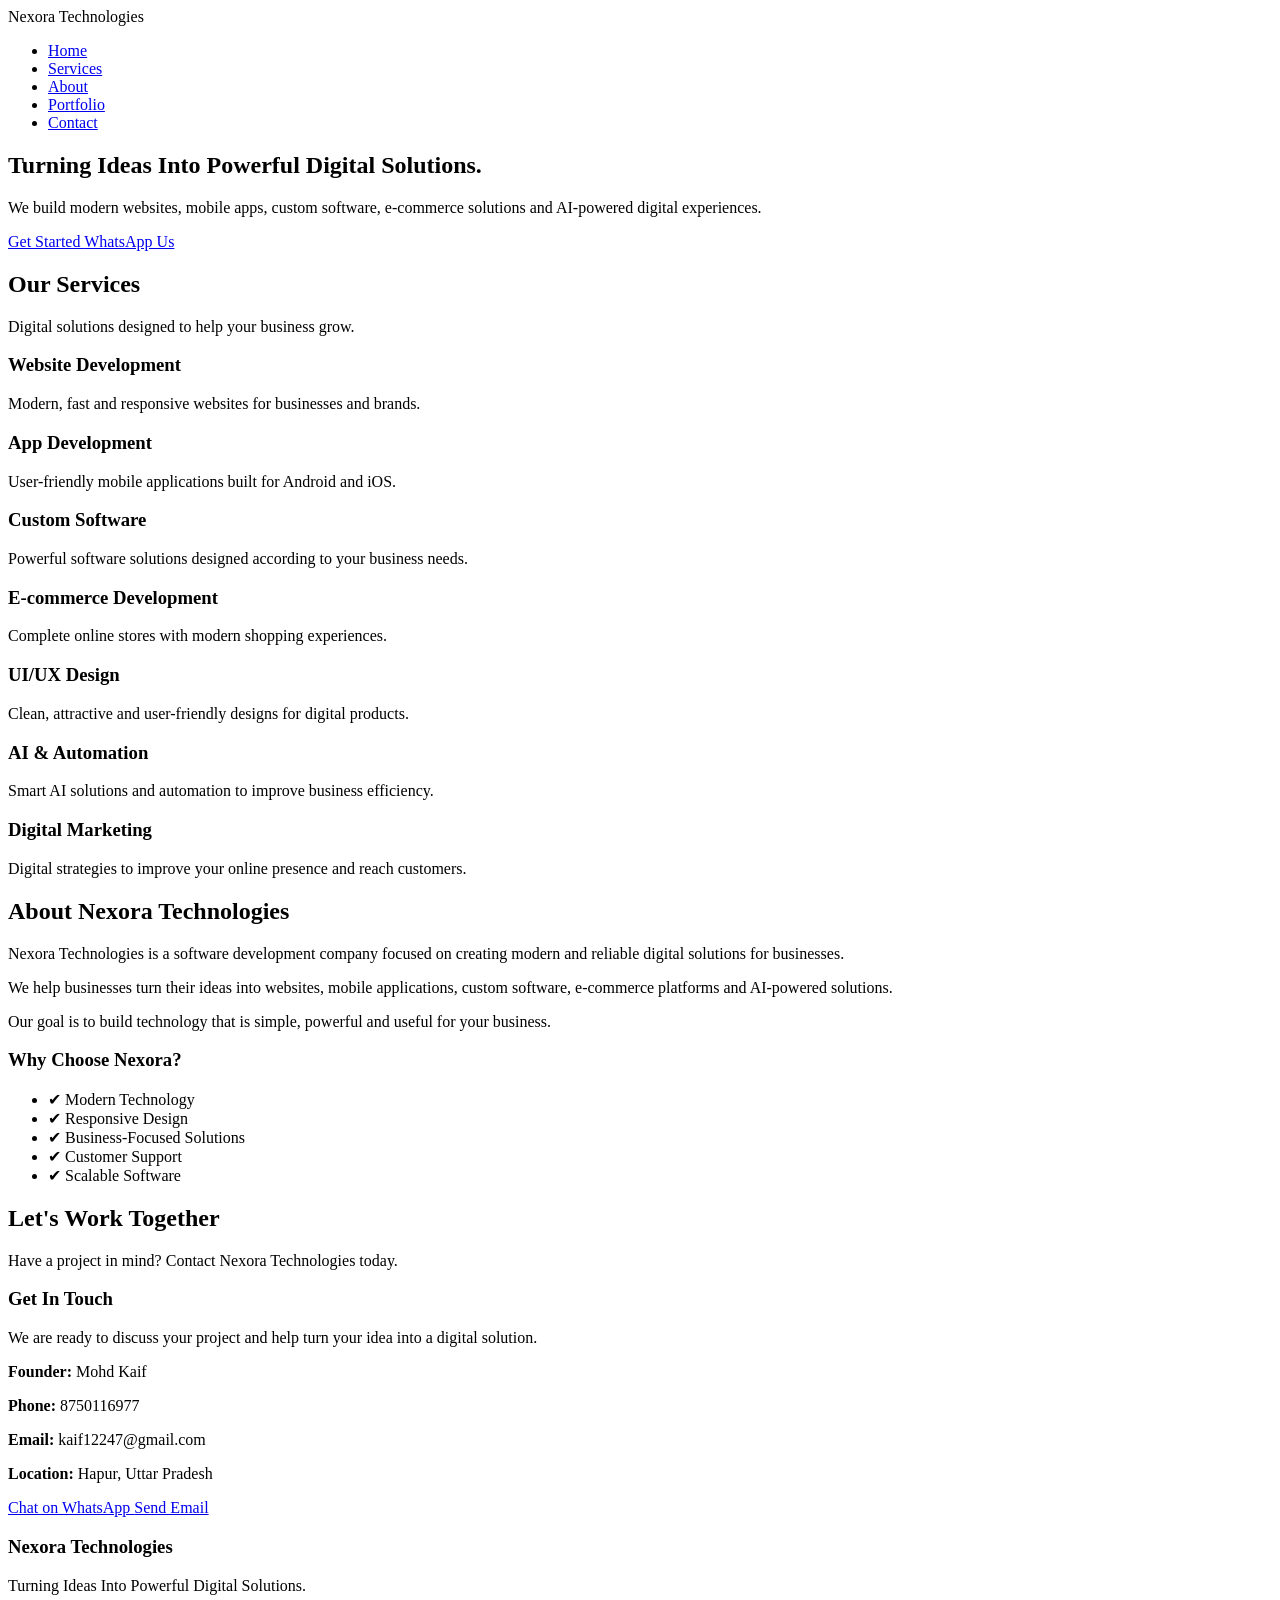
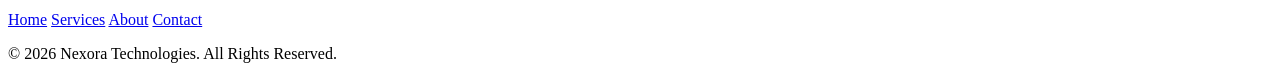
==== index.html @ 426bc664 "Add Nexora Technologies website Add Nexora Technologies website" ====
<!DOCTYPE html>
<html lang="en">

<head>
    <meta charset="UTF-8">
    <meta name="viewport" content="width=device-width, initial-scale=1.0">

    <title>Nexora Technologies</title>

    <link rel="stylesheet" href="css/style.css">
</head>

<body>

    <!-- Navigation Bar -->
    <nav>

        <div class="logo">
            Nexora Technologies
        </div>

        <ul>
            <li><a href="index.html">Home</a></li>
            <li><a href="services.html">Services</a></li>
            <li><a href="about.html">About</a></li>
            <li><a href="portfolio.html">Portfolio</a></li>
            <li><a href="contact.html">Contact</a></li>
        </ul>

    </nav>


    <!-- Hero Section -->
    <section class="hero">

        <div class="hero-content">

            <h1>
                Turning Ideas Into Powerful Digital Solutions.
            </h1>

            <p>
                We build modern websites, mobile apps, custom software,
                e-commerce solutions and AI-powered digital experiences.
            </p>

            <div class="hero-buttons">

                <a href="contact.html" class="btn primary-btn">
    Get Started
    
</a>
                    

                <a href="https://wa.me/918750116977"
                   class="btn whatsapp-btn"
                   target="_blank">
                    WhatsApp Us
                </a>

            </div>

        </div>

    </section>
    <!-- Services Section -->
<section class="services">

    <div class="section-title">
        <h2>Our Services</h2>
        <p>Digital solutions designed to help your business grow.</p>
    </div>

    <div class="services-container">

        <div class="service-card">
            <h3>Website Development</h3>
            <p>
                Modern, fast and responsive websites for businesses and brands.
            </p>
        </div>

        <div class="service-card">
            <h3>App Development</h3>
            <p>
                User-friendly mobile applications built for Android and iOS.
            </p>
        </div>

        <div class="service-card">
            <h3>Custom Software</h3>
            <p>
                Powerful software solutions designed according to your business needs.
            </p>
        </div>

        <div class="service-card">
            <h3>E-commerce Development</h3>
            <p>
                Complete online stores with modern shopping experiences.
            </p>
        </div>

        <div class="service-card">
            <h3>UI/UX Design</h3>
            <p>
                Clean, attractive and user-friendly designs for digital products.
            </p>
        </div>

        <div class="service-card">
            <h3>AI & Automation</h3>
            <p>
                Smart AI solutions and automation to improve business efficiency.
            </p>
        </div>

        <div class="service-card">
            <h3>Digital Marketing</h3>
            <p>
                Digital strategies to improve your online presence and reach customers.
            </p>
        </div>

    </div>

</section>
<!-- About Section -->
<section class="about">

    <div class="about-content">

        <div class="about-text">

            <h2>About Nexora Technologies</h2>

            <p>
                Nexora Technologies is a software development company
                focused on creating modern and reliable digital solutions
                for businesses.
            </p>

            <p>
                We help businesses turn their ideas into websites,
                mobile applications, custom software, e-commerce platforms
                and AI-powered solutions.
            </p>

            <p>
                Our goal is to build technology that is simple, powerful
                and useful for your business.
            </p>

        </div>

        <div class="about-box">

            <h3>Why Choose Nexora?</h3>

            <ul>
                <li>✔ Modern Technology</li>
                <li>✔ Responsive Design</li>
                <li>✔ Business-Focused Solutions</li>
                <li>✔ Customer Support</li>
                <li>✔ Scalable Software</li>
            </ul>

        </div>

    </div>

</section>
<!-- Contact Section -->
<section class="contact">

    <div class="section-title">
        <h2>Let's Work Together</h2>
        <p>
            Have a project in mind? Contact Nexora Technologies today.
        </p>
    </div>

    <div class="contact-container">

        <div class="contact-info">

            <h3>Get In Touch</h3>

            <p>
                We are ready to discuss your project and help turn
                your idea into a digital solution.
            </p>

            <p>
                <strong>Founder:</strong> Mohd Kaif
            </p>

            <p>
                <strong>Phone:</strong> 8750116977
            </p>

            <p>
                <strong>Email:</strong> kaif12247@gmail.com
            </p>

            <p>
                <strong>Location:</strong> Hapur, Uttar Pradesh
            </p>

        </div>

        <div class="contact-buttons">

            <a href="https://wa.me/918750116977"
               class="contact-btn whatsapp-btn"
               target="_blank">
                Chat on WhatsApp
            </a>

            <a href="mailto:kaif12247@gmail.com"
               class="contact-btn email-btn">
                Send Email
            </a>

        </div>

    </div>

</section>
<!-- Footer -->
<footer>

    <div class="footer-content">

        <h3>Nexora Technologies</h3>

        <p>
            Turning Ideas Into Powerful Digital Solutions.
        </p>

        <div class="footer-links">

            <a href="index.html">Home</a>
            <a href="#">Services</a>
            <a href="#">About</a>
            <a href="#">Contact</a>

        </div>

        <p class="copyright">
            © 2026 Nexora Technologies. All Rights Reserved.
        </p>

    </div>

</footer>


</body>

</html>
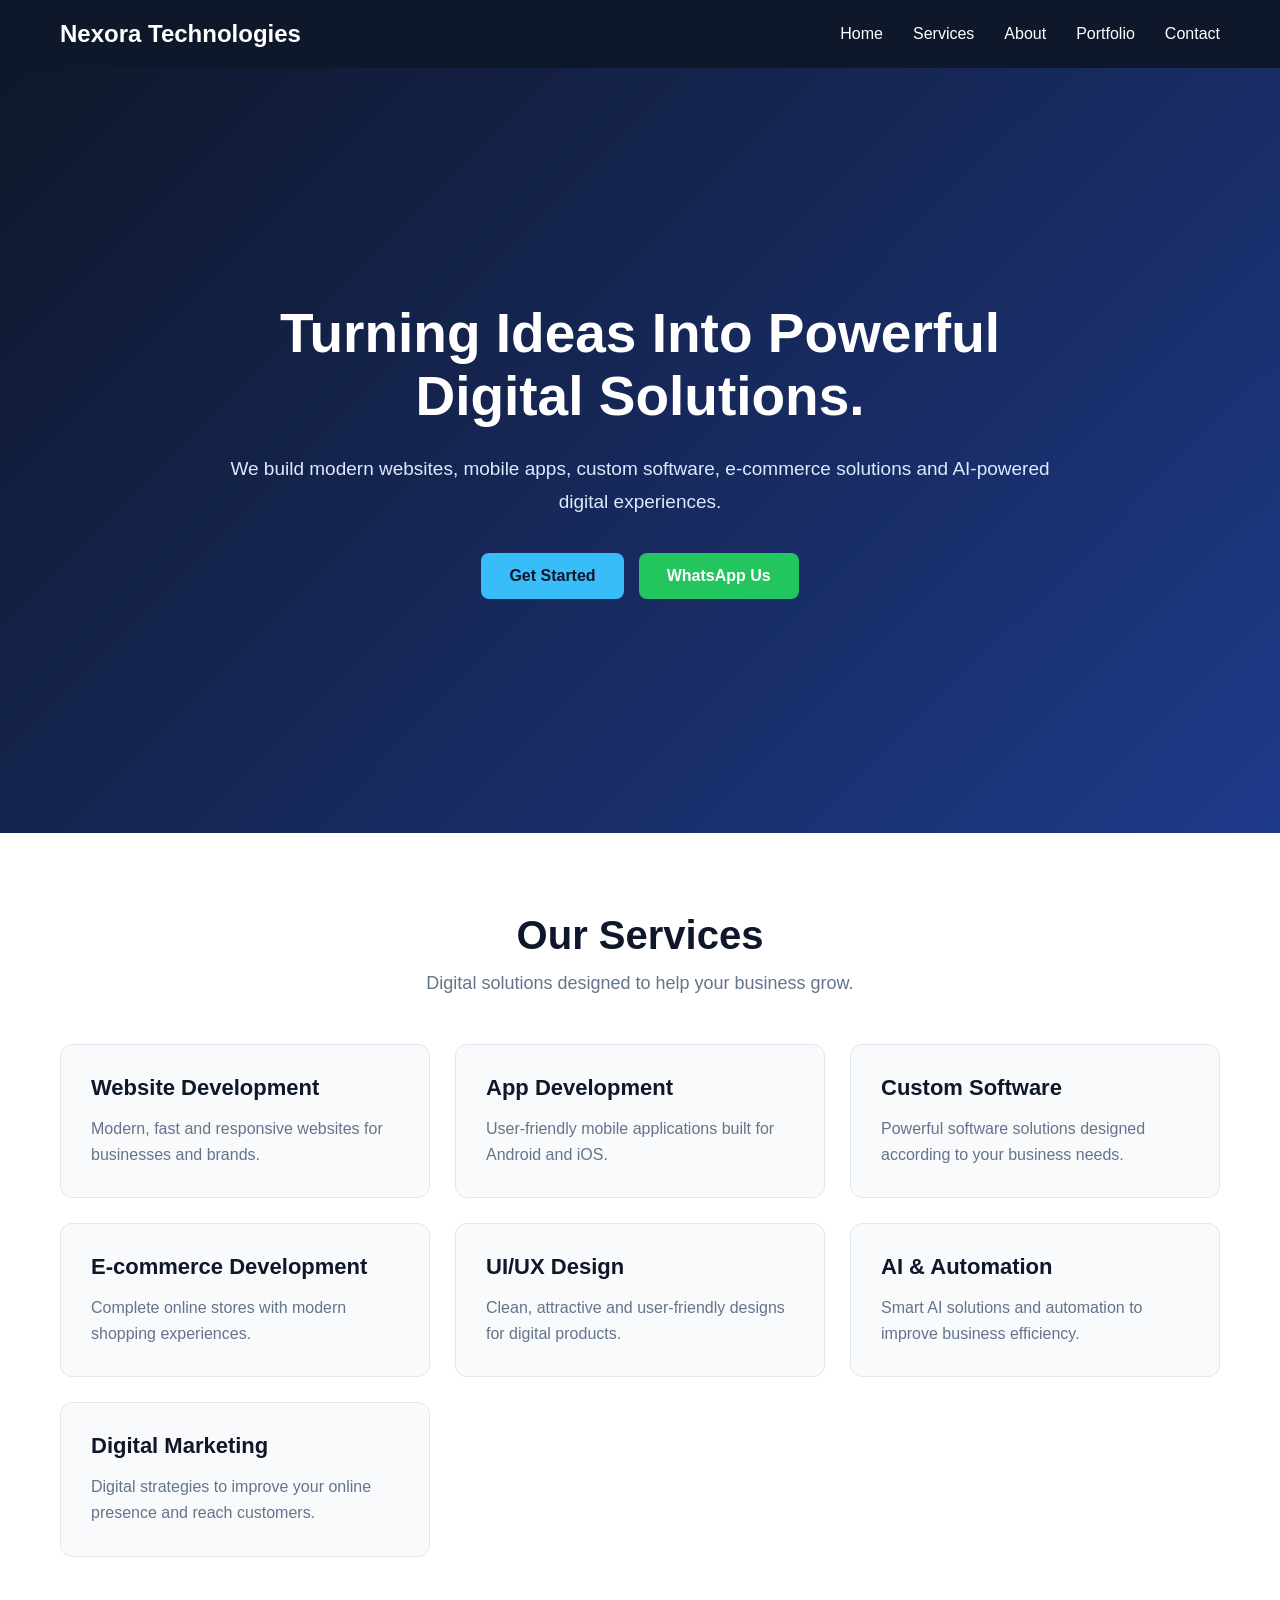
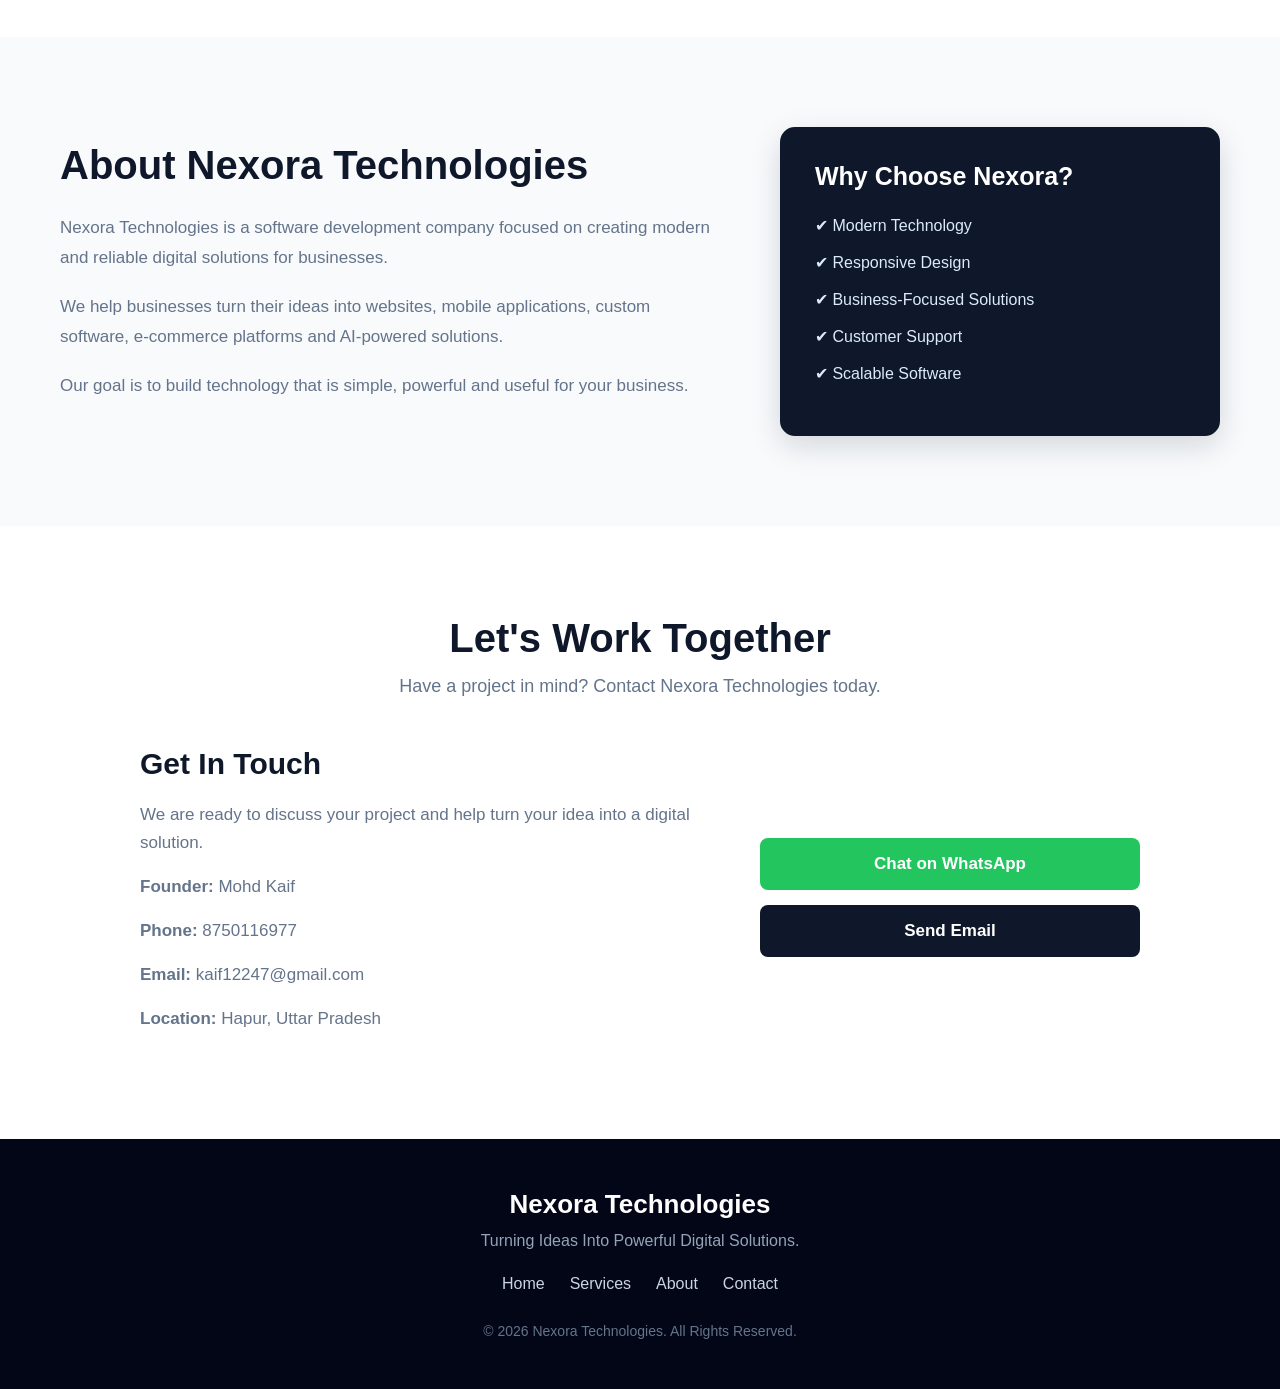
==== commit d53b7c57: "Update index.html" ====
--- a/index.html
+++ b/index.html
@@ -7,7 +7,7 @@
 
     <title>Nexora Technologies</title>
 
-    <link rel="stylesheet" href="css/style.css">
+    <link rel="stylesheet" href="style.css">
 </head>
 
 <body>
@@ -258,4 +258,4 @@
 
 </body>
 
-</html>+</html>
--- a/style.css
+++ b/style.css
@@ -0,0 +1,608 @@
+/* =========================
+   BASIC RESET
+========================= */
+
+* {
+    margin: 0;
+    padding: 0;
+    box-sizing: border-box;
+}
+
+body {
+    font-family: Arial, sans-serif;
+    background-color: #f5f7fa;
+    color: #222;
+}
+
+
+/* =========================
+   NAVIGATION BAR
+========================= */
+
+nav {
+    width: 100%;
+    padding: 20px 60px;
+    background-color: #0f172a;
+
+    display: flex;
+    justify-content: space-between;
+    align-items: center;
+}
+
+.logo {
+    color: white;
+    font-size: 24px;
+    font-weight: bold;
+}
+
+nav ul {
+    display: flex;
+    list-style: none;
+    gap: 30px;
+}
+
+nav ul li a {
+    color: white;
+    text-decoration: none;
+    font-size: 16px;
+    transition: 0.3s;
+}
+
+nav ul li a:hover {
+    color: #38bdf8;
+}
+
+
+/* =========================
+   HERO SECTION
+========================= */
+
+.hero {
+    min-height: 85vh;
+
+    display: flex;
+    justify-content: center;
+    align-items: center;
+
+    text-align: center;
+
+    padding: 80px 20px;
+
+    background: linear-gradient(
+        135deg,
+        #0f172a,
+        #1e3a8a
+    );
+}
+
+.hero-content {
+    max-width: 850px;
+}
+
+.hero h1 {
+    color: white;
+    font-size: 55px;
+    line-height: 1.15;
+    margin-bottom: 25px;
+}
+
+.hero p {
+    color: #dbeafe;
+    font-size: 19px;
+    line-height: 1.7;
+    margin-bottom: 35px;
+}
+
+
+/* =========================
+   BUTTONS
+========================= */
+
+.hero-buttons {
+    display: flex;
+    justify-content: center;
+    gap: 15px;
+    flex-wrap: wrap;
+}
+
+.btn {
+    display: inline-block;
+
+    padding: 14px 28px;
+
+    border-radius: 8px;
+
+    text-decoration: none;
+
+    font-size: 16px;
+    font-weight: bold;
+
+    transition: 0.3s;
+}
+
+.primary-btn {
+    background-color: #38bdf8;
+    color: #0f172a;
+}
+
+.primary-btn:hover {
+    transform: translateY(-3px);
+}
+
+.whatsapp-btn {
+    background-color: #22c55e;
+    color: white;
+}
+
+.whatsapp-btn:hover {
+    transform: translateY(-3px);
+}
+
+
+/* =========================
+   MOBILE RESPONSIVE
+========================= */
+
+@media (max-width: 768px) {
+
+    nav {
+        padding: 18px 20px;
+
+        flex-direction: column;
+        gap: 15px;
+    }
+
+    nav ul {
+        gap: 15px;
+        flex-wrap: wrap;
+        justify-content: center;
+    }
+
+    .hero h1 {
+        font-size: 38px;
+    }
+
+    .hero p {
+        font-size: 17px;
+    }
+
+}
+/* =========================
+   SERVICES SECTION
+========================= */
+
+.services {
+    padding: 80px 60px;
+    background-color: #ffffff;
+}
+
+.section-title {
+    text-align: center;
+    margin-bottom: 50px;
+}
+
+.section-title h2 {
+    font-size: 40px;
+    color: #0f172a;
+    margin-bottom: 15px;
+}
+
+.section-title p {
+    font-size: 18px;
+    color: #64748b;
+}
+
+.services-container {
+    max-width: 1200px;
+    margin: auto;
+
+    display: grid;
+    grid-template-columns: repeat(3, 1fr);
+    gap: 25px;
+}
+
+.service-card {
+    padding: 30px;
+
+    background-color: #f8fafc;
+
+    border-radius: 12px;
+
+    border: 1px solid #e2e8f0;
+
+    transition: 0.3s;
+}
+
+.service-card:hover {
+    transform: translateY(-8px);
+}
+
+.service-card h3 {
+    font-size: 22px;
+    color: #0f172a;
+    margin-bottom: 15px;
+}
+
+.service-card p {
+    font-size: 16px;
+    line-height: 1.6;
+    color: #64748b;
+}
+
+
+/* Services - Mobile */
+
+@media (max-width: 900px) {
+
+    .services-container {
+        grid-template-columns: repeat(2, 1fr);
+    }
+
+}
+
+@media (max-width: 600px) {
+
+    .services {
+        padding: 60px 20px;
+    }
+
+    .services-container {
+        grid-template-columns: 1fr;
+    }
+
+}
+/* =========================
+   ABOUT SECTION
+========================= */
+
+.about {
+    padding: 90px 60px;
+    background-color: #f8fafc;
+}
+
+.about-content {
+    max-width: 1200px;
+    margin: auto;
+
+    display: grid;
+    grid-template-columns: 1.5fr 1fr;
+    gap: 60px;
+
+    align-items: center;
+}
+
+.about-text h2 {
+    font-size: 40px;
+    color: #0f172a;
+    margin-bottom: 25px;
+}
+
+.about-text p {
+    font-size: 17px;
+    line-height: 1.8;
+    color: #64748b;
+    margin-bottom: 18px;
+}
+
+.about-box {
+    padding: 35px;
+
+    background-color: #0f172a;
+    border-radius: 15px;
+
+    box-shadow: 0 10px 30px rgba(15, 23, 42, 0.15);
+}
+
+.about-box h3 {
+    color: white;
+    font-size: 25px;
+    margin-bottom: 25px;
+}
+
+.about-box ul {
+    list-style: none;
+}
+
+.about-box ul li {
+    color: #dbeafe;
+    font-size: 16px;
+    margin-bottom: 18px;
+}
+
+
+/* About - Mobile */
+
+@media (max-width: 768px) {
+
+    .about {
+        padding: 70px 20px;
+    }
+
+    .about-content {
+        grid-template-columns: 1fr;
+        gap: 40px;
+    }
+
+    .about-text h2 {
+        font-size: 32px;
+    }
+
+}
+/* =========================
+   CONTACT SECTION
+========================= */
+
+.contact {
+    padding: 90px 60px;
+    background-color: #ffffff;
+}
+
+.contact-container {
+    max-width: 1000px;
+    margin: auto;
+
+    display: grid;
+    grid-template-columns: 1.5fr 1fr;
+    gap: 50px;
+
+    align-items: center;
+}
+
+.contact-info h3 {
+    font-size: 30px;
+    color: #0f172a;
+    margin-bottom: 20px;
+}
+
+.contact-info p {
+    font-size: 17px;
+    line-height: 1.7;
+    color: #64748b;
+    margin-bottom: 15px;
+}
+
+.contact-buttons {
+    display: flex;
+    flex-direction: column;
+    gap: 15px;
+}
+
+.contact-btn {
+    display: block;
+    padding: 16px 25px;
+
+    text-align: center;
+
+    border-radius: 8px;
+
+    text-decoration: none;
+
+    font-size: 17px;
+    font-weight: bold;
+
+    transition: 0.3s;
+}
+
+.contact-btn:hover {
+    transform: translateY(-3px);
+}
+
+.email-btn {
+    background-color: #0f172a;
+    color: white;
+}
+
+
+/* Contact - Mobile */
+
+@media (max-width: 768px) {
+
+    .contact {
+        padding: 70px 20px;
+    }
+
+    .contact-container {
+        grid-template-columns: 1fr;
+    }
+
+}
+/* =========================
+   FOOTER
+========================= */
+
+footer {
+    background-color: #020617;
+    color: white;
+    padding: 50px 20px;
+    text-align: center;
+}
+
+.footer-content {
+    max-width: 900px;
+    margin: auto;
+}
+
+.footer-content h3 {
+    font-size: 26px;
+    margin-bottom: 12px;
+}
+
+.footer-content > p {
+    color: #94a3b8;
+    margin-bottom: 25px;
+}
+
+.footer-links {
+    display: flex;
+    justify-content: center;
+    gap: 25px;
+    flex-wrap: wrap;
+    margin-bottom: 30px;
+}
+
+.footer-links a {
+    color: #cbd5e1;
+    text-decoration: none;
+    transition: 0.3s;
+}
+
+.footer-links a:hover {
+    color: #38bdf8;
+}
+
+.footer-content .copyright {
+    font-size: 14px;
+    color: #64748b;
+    margin: 0;
+}
+/* =========================
+   PORTFOLIO SECTION
+========================= */
+
+.portfolio {
+    padding: 90px 60px;
+    background-color: #f8fafc;
+}
+
+.portfolio-container {
+    max-width: 1200px;
+    margin: auto;
+
+    display: grid;
+    grid-template-columns: repeat(3, 1fr);
+    gap: 25px;
+}
+
+.portfolio-card {
+    background-color: white;
+    padding: 35px;
+
+    border-radius: 15px;
+    border: 1px solid #e2e8f0;
+
+    transition: 0.3s;
+}
+
+.portfolio-card:hover {
+    transform: translateY(-8px);
+    box-shadow: 0 15px 30px rgba(15, 23, 42, 0.12);
+}
+
+.portfolio-icon {
+    font-size: 45px;
+    margin-bottom: 20px;
+}
+
+.portfolio-card h3 {
+    color: #0f172a;
+    font-size: 22px;
+    margin-bottom: 15px;
+}
+
+.portfolio-card p {
+    color: #64748b;
+    font-size: 16px;
+    line-height: 1.7;
+}
+
+
+/* Portfolio - Mobile */
+
+@media (max-width: 900px) {
+
+    .portfolio-container {
+        grid-template-columns: repeat(2, 1fr);
+    }
+
+}
+
+@media (max-width: 600px) {
+
+    .portfolio {
+        padding: 70px 20px;
+    }
+
+    .portfolio-container {
+        grid-template-columns: 1fr;
+    }
+
+}
+/* Mobile Navbar */
+@media (max-width: 768px) {
+
+    nav {
+        padding: 18px 20px;
+        flex-direction: column;
+        gap: 20px;
+    }
+
+    nav ul {
+        gap: 15px;
+        flex-wrap: wrap;
+        justify-content: center;
+    }
+
+    nav ul li a {
+        font-size: 14px;
+    }
+
+    .logo {
+        font-size: 22px;
+    }
+}/* Contact Form */
+
+.contact-form {
+    background-color: #f8fafc;
+    padding: 35px;
+    border-radius: 15px;
+    border: 1px solid #e2e8f0;
+}
+
+.contact-form h3 {
+    font-size: 28px;
+    color: #0f172a;
+    margin-bottom: 25px;
+}
+
+.contact-form form {
+    display: flex;
+    flex-direction: column;
+    gap: 15px;
+}
+
+.contact-form input,
+.contact-form textarea {
+    width: 100%;
+    padding: 14px 16px;
+    border: 1px solid #cbd5e1;
+    border-radius: 8px;
+    font-size: 16px;
+    font-family: Arial, sans-serif;
+    outline: none;
+}
+
+.contact-form input:focus,
+.contact-form textarea:focus {
+    border-color: #38bdf8;
+}
+
+.contact-form textarea {
+    resize: vertical;
+}
+
+.contact-form button {
+    padding: 15px;
+    border: none;
+    border-radius: 8px;
+    background-color: #0f172a;
+    color: white;
+    font-size: 17px;
+    font-weight: bold;
+    cursor: pointer;
+    transition: 0.3s;
+}
+
+.contact-form button:hover {
+    background-color: #1e3a8a;
+    transform: translateY(-2px);
+}
